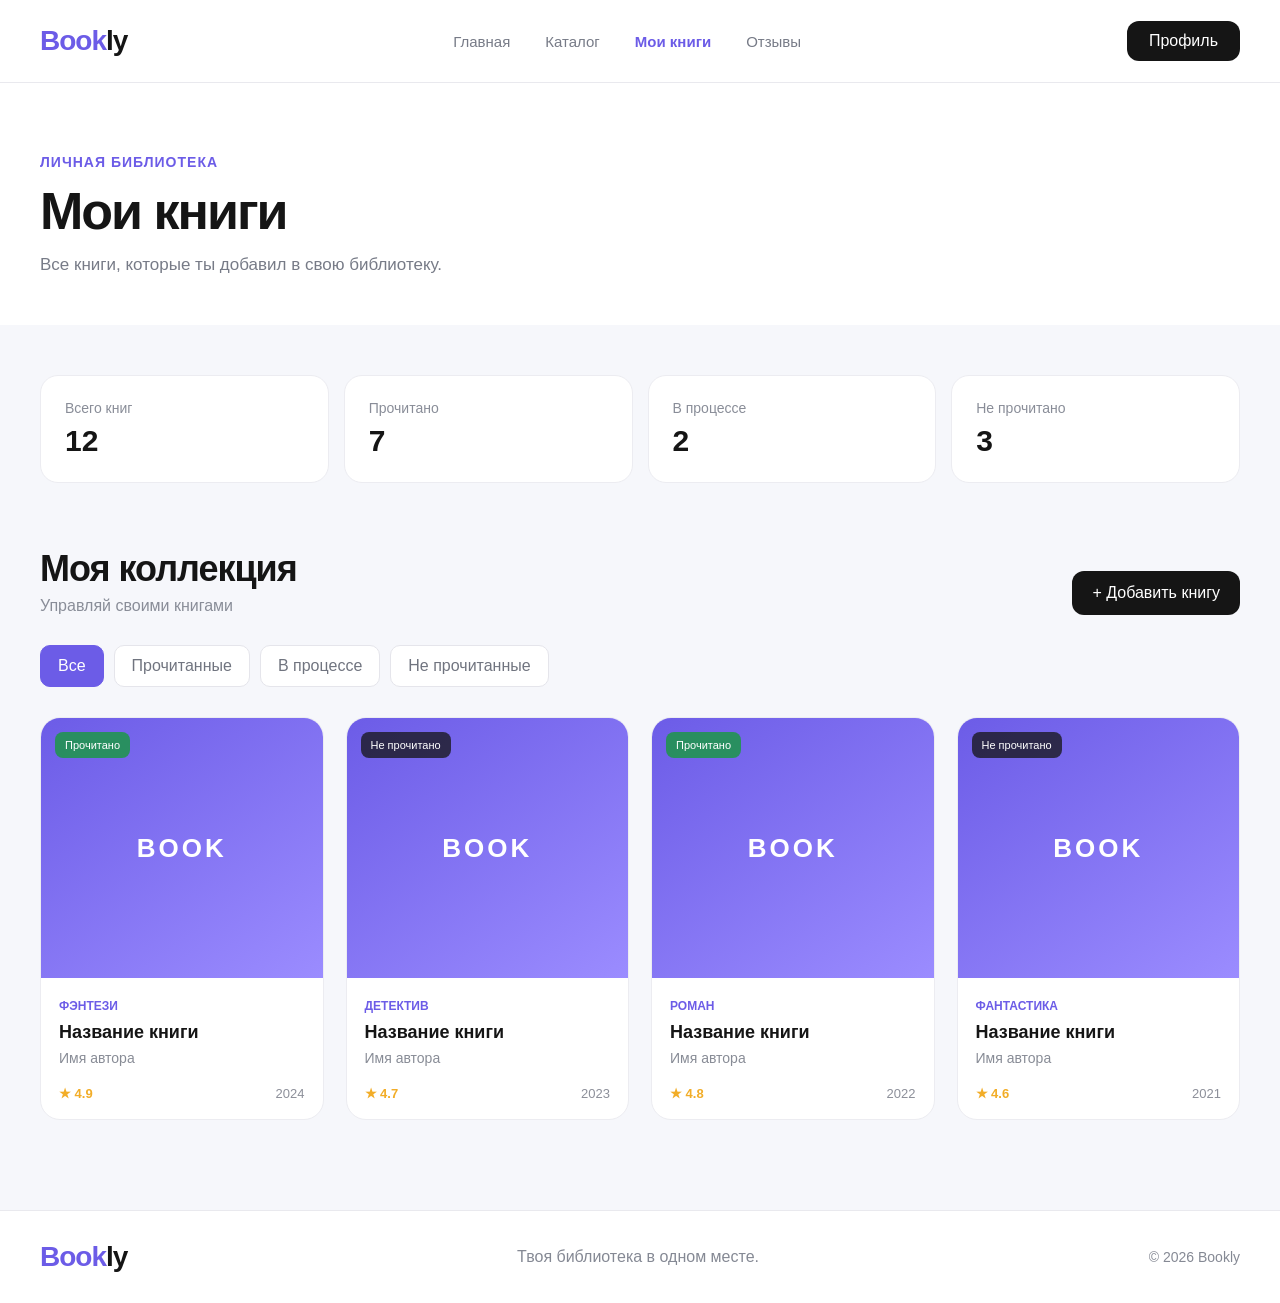
==== Mybooks.html @ c6e22e32 "Create Html pages" ====
<!DOCTYPE html>
<html lang="ru">
<head>
    <meta charset="UTF-8">
    <meta name="viewport" content="width=device-width, initial-scale=1.0">

    <link rel="stylesheet" href="style.css">

    <title>Мои книги — Bookly</title>
</head>
<body>

<header class="header">
    <div class="container header-box">

        <a href="index.html" class="logo">
            <span>Book</span>ly
        </a>

        <nav class="nav">
            <a href="index.html">Главная</a>
            <a href="index.html#catalog">Каталог</a>
            <a href="Mybooks.html" class="active-link">Мои книги</a>
            <a href="reviews.html">Отзывы</a>
        </nav>

        <div class="header-actions">
            <button class="profile-btn">
                Профиль
            </button>
        </div>

    </div>
</header>


<main>

    <section class="my-books-hero">
        <div class="container">

            <span class="section-label">
                Личная библиотека
            </span>

            <h1>
                Мои книги
            </h1>

            <p>
                Все книги, которые ты добавил в свою библиотеку.
            </p>

        </div>
    </section>


    <section class="my-books">
        <div class="container">

            <div class="my-books-stats">

                <div class="my-stat">
                    <span>Всего книг</span>
                    <strong>12</strong>
                </div>

                <div class="my-stat">
                    <span>Прочитано</span>
                    <strong>7</strong>
                </div>

                <div class="my-stat">
                    <span>В процессе</span>
                    <strong>2</strong>
                </div>

                <div class="my-stat">
                    <span>Не прочитано</span>
                    <strong>3</strong>
                </div>

            </div>


            <div class="my-books-top">

                <div>
                    <h2>
                        Моя коллекция
                    </h2>

                    <p>
                        Управляй своими книгами
                    </p>
                </div>

                <a href="index.html" class="add-book">
                    + Добавить книгу
                </a>

            </div>


            <div class="my-books-filters">

                <button class="my-filter active">
                    Все
                </button>

                <button class="my-filter">
                    Прочитанные
                </button>

                <button class="my-filter">
                    В процессе
                </button>

                <button class="my-filter">
                    Не прочитанные
                </button>

            </div>


            <div class="my-books-grid">


                <article class="book-card">

                    <div class="book-cover">

                        <div class="book-status read">
                            Прочитано
                        </div>

                        <span>BOOK</span>

                    </div>

                    <div class="book-content">

                        <span class="book-genre">
                            Фэнтези
                        </span>

                        <h3>
                            Название книги
                        </h3>

                        <p class="book-author">
                            Имя автора
                        </p>

                        <div class="book-bottom">

                            <div class="rating">
                                ★ 4.9
                            </div>

                            <span>
                                2024
                            </span>

                        </div>

                    </div>

                </article>


                <article class="book-card">

                    <div class="book-cover">

                        <div class="book-status">
                            Не прочитано
                        </div>

                        <span>BOOK</span>

                    </div>

                    <div class="book-content">

                        <span class="book-genre">
                            Детектив
                        </span>

                        <h3>
                            Название книги
                        </h3>

                        <p class="book-author">
                            Имя автора
                        </p>

                        <div class="book-bottom">

                            <div class="rating">
                                ★ 4.7
                            </div>

                            <span>
                                2023
                            </span>

                        </div>

                    </div>

                </article>


                <article class="book-card">

                    <div class="book-cover">

                        <div class="book-status read">
                            Прочитано
                        </div>

                        <span>BOOK</span>

                    </div>

                    <div class="book-content">

                        <span class="book-genre">
                            Роман
                        </span>

                        <h3>
                            Название книги
                        </h3>

                        <p class="book-author">
                            Имя автора
                        </p>

                        <div class="book-bottom">

                            <div class="rating">
                                ★ 4.8
                            </div>

                            <span>
                                2022
                            </span>

                        </div>

                    </div>

                </article>


                <article class="book-card">

                    <div class="book-cover">

                        <div class="book-status">
                            Не прочитано
                        </div>

                        <span>BOOK</span>

                    </div>

                    <div class="book-content">

                        <span class="book-genre">
                            Фантастика
                        </span>

                        <h3>
                            Название книги
                        </h3>

                        <p class="book-author">
                            Имя автора
                        </p>

                        <div class="book-bottom">

                            <div class="rating">
                                ★ 4.6
                            </div>

                            <span>
                                2021
                            </span>

                        </div>

                    </div>

                </article>


            </div>

        </div>
    </section>

</main>


<footer class="footer">
    <div class="container footer-box">

        <a href="index.html" class="logo">
            <span>Book</span>ly
        </a>

        <p>
            Твоя библиотека в одном месте.
        </p>

        <span>
            © 2026 Bookly
        </span>

    </div>
</footer>


</body>
</html>
---- style.css ----
* {
    margin: 0;
    padding: 0;
    box-sizing: border-box;
}

body {
    font-family: Arial, sans-serif;
    background: #f6f7fb;
    color: #151515;
}

a {
    text-decoration: none;
    color: inherit;
}

button,
input,
select {
    font: inherit;
}

button {
    cursor: pointer;
    border: none;
}

.container {
    width: min(1200px, calc(100% - 40px));
    margin: 0 auto;
}


/* HEADER */

.header {
    background: #ffffff;
    border-bottom: 1px solid #e9e9ee;
}

.header-box {
    min-height: 82px;

    display: flex;
    align-items: center;
    justify-content: space-between;
    gap: 40px;
}

.logo {
    font-size: 28px;
    font-weight: 800;
    letter-spacing: -1px;
}

.logo span {
    color: #6c5ce7;
}

.nav {
    display: flex;
    align-items: center;
    gap: 35px;
}

.nav a {
    color: #777b87;
    font-size: 15px;
    transition: 0.25s;
}

.nav a:hover {
    color: #6c5ce7;
}

.profile-btn {
    padding: 11px 22px;
    border-radius: 12px;
    background: #151515;
    color: #ffffff;
    transition: 0.25s;
}

.profile-btn:hover {
    transform: translateY(-2px);
    background: #6c5ce7;
}


/* HERO */

.hero {
    padding: 80px 0;
    background: #ffffff;
}

.hero-box {
    display: grid;
    grid-template-columns: 1.2fr 0.8fr;
    align-items: center;
    gap: 70px;
}

.hero-label {
    display: inline-block;
    margin-bottom: 22px;

    padding: 9px 15px;

    background: #f0edff;
    border-radius: 30px;

    color: #6c5ce7;
    font-size: 14px;
    font-weight: 600;
}

.hero h1 {
    max-width: 700px;

    font-size: 64px;
    line-height: 1.05;
    letter-spacing: -3px;
}

.hero h1 span {
    color: #6c5ce7;
}

.hero p {
    max-width: 580px;

    margin-top: 25px;

    color: #777b87;
    font-size: 18px;
    line-height: 1.7;
}


/* SEARCH */

.search-box {
    max-width: 650px;

    display: flex;
    align-items: center;

    margin-top: 35px;
    padding: 6px;

    background: #f5f5f8;
    border: 1px solid #e6e6eb;
    border-radius: 16px;
}

.search-icon {
    padding-left: 16px;
    font-size: 25px;
    color: #8c8f99;
}

.search-box input {
    flex: 1;

    padding: 14px;

    background: transparent;
    border: none;
    outline: none;

    font-size: 15px;
}

.search-box button {
    padding: 14px 25px;

    background: #6c5ce7;
    color: white;

    border-radius: 11px;

    transition: 0.25s;
}

.search-box button:hover {
    background: #5848d0;
    transform: translateY(-1px);
}


/* HERO BOOK */

.hero-image {
    display: flex;
    justify-content: center;
}

.book-card-large {
    width: 290px;
    padding: 14px;

    background: #ffffff;
    border-radius: 24px;

    box-shadow:
        0 25px 70px rgba(34, 30, 65, 0.13);

    transform: rotate(3deg);

    transition: 0.35s;
}

.book-card-large:hover {
    transform: rotate(0deg) translateY(-8px);
}

.book-cover {
    position: relative;

    min-height: 280px;

    display: flex;
    align-items: center;
    justify-content: center;

    background: linear-gradient(
        145deg,
        #6c5ce7,
        #9b8cff
    );

    border-radius: 17px;

    overflow: hidden;
}

.book-cover span {
    color: #ffffff;
    font-size: 26px;
    font-weight: 800;
    letter-spacing: 3px;
}

.book-info {
    padding: 18px 8px 10px;
}

.book-info h3 {
    font-size: 18px;
}

.book-info p {
    margin-top: 6px;
    color: #858894;
}

.book-rating {
    margin-top: 15px;
    color: #f2ad28;
    font-weight: 700;
}


/* CATALOG */

.catalog {
    padding: 90px 0;
}

.section-top {
    display: flex;
    align-items: end;
    justify-content: space-between;
    gap: 30px;
}

.section-label {
    color: #6c5ce7;
    font-size: 14px;
    font-weight: 700;
    text-transform: uppercase;
    letter-spacing: 1px;
}

.section-top h2 {
    margin-top: 8px;
    font-size: 42px;
    letter-spacing: -1px;
}

.add-book {
    padding: 13px 20px;

    background: #151515;
    color: #ffffff;

    border-radius: 12px;

    transition: 0.25s;
}

.add-book:hover {
    background: #6c5ce7;
    transform: translateY(-2px);
}


/* FILTERS */

.filters {
    display: flex;
    align-items: center;
    flex-wrap: wrap;
    gap: 10px;

    margin-top: 35px;
    margin-bottom: 35px;
}

.filter {
    padding: 10px 16px;

    background: #ffffff;
    border: 1px solid #e6e7ec;
    border-radius: 10px;

    color: #6e727c;

    transition: 0.25s;
}

.filter:hover,
.filter.active {
    background: #6c5ce7;
    border-color: #6c5ce7;
    color: #ffffff;
}

.sort {
    margin-left: auto;

    padding: 10px 14px;

    border: 1px solid #e6e7ec;
    border-radius: 10px;

    background: #ffffff;
    outline: none;
    color: #6e727c;
}


/* BOOKS */

.books-grid {
    display: grid;
    grid-template-columns: repeat(4, 1fr);
    gap: 22px;
}

.book-card {
    overflow: hidden;

    background: #ffffff;
    border: 1px solid #ececf1;
    border-radius: 20px;

    transition:
        transform 0.3s ease,
        box-shadow 0.3s ease;
}

.book-card:hover {
    transform: translateY(-8px);

    box-shadow:
        0 18px 45px rgba(30, 26, 60, 0.1);
}

.book-card .book-cover {
    min-height: 260px;
    border-radius: 0;
}

.book-status {
    position: absolute;
    top: 14px;
    left: 14px;

    padding: 7px 10px;

    background: rgba(20, 20, 20, 0.75);
    color: #ffffff;

    border-radius: 8px;

    font-size: 11px;
}

.book-status.read {
    background: rgba(34, 148, 82, 0.9);
}

.book-content {
    padding: 18px;
}

.book-genre {
    color: #6c5ce7;
    font-size: 12px;
    font-weight: 700;
    text-transform: uppercase;
}

.book-content h3 {
    margin-top: 8px;

    font-size: 18px;

    white-space: nowrap;
    overflow: hidden;
    text-overflow: ellipsis;
}

.book-author {
    margin-top: 7px;
    color: #888c96;
    font-size: 14px;
}

.book-bottom {
    display: flex;
    align-items: center;
    justify-content: space-between;

    margin-top: 20px;

    color: #8c8f99;
    font-size: 13px;
}

.rating {
    color: #f2ad28;
    font-weight: 700;
}


/* STATS */

.stats {
    padding: 30px 0 80px;
}

.stats-box {
    display: grid;
    grid-template-columns: repeat(4, 1fr);

    background: #151515;
    border-radius: 22px;
    overflow: hidden;
}

.stat {
    padding: 30px;
    text-align: center;
    border-right: 1px solid rgba(255,255,255,0.1);
}

.stat:last-child {
    border-right: none;
}

.stat strong {
    display: block;

    color: #ffffff;
    font-size: 30px;
}

.stat span {
    display: block;
    margin-top: 6px;

    color: #9b9da6;
    font-size: 14px;
}


/* FOOTER */

.footer {
    padding: 30px 0;

    background: #ffffff;
    border-top: 1px solid #e9e9ee;
}

.footer-box {
    display: flex;
    align-items: center;
    justify-content: space-between;
    gap: 20px;
}

.footer p {
    color: #858994;
}

.footer > .container > span {
    color: #858994;
    font-size: 14px;
}


/* ADAPTIVE */

@media (max-width: 1000px) {

    .nav {
        gap: 18px;
    }

    .hero h1 {
        font-size: 48px;
    }

    .hero-box {
        grid-template-columns: 1fr 0.7fr;
        gap: 40px;
    }

    .books-grid {
        grid-template-columns: repeat(2, 1fr);
    }

    .stats-box {
        grid-template-columns: repeat(2, 1fr);
    }

    .stat:nth-child(2) {
        border-right: none;
    }

    .stat:nth-child(-n+2) {
        border-bottom: 1px solid rgba(255,255,255,0.1);
    }
}


@media (max-width: 700px) {

    .container {
        width: min(100% - 24px, 1200px);
    }

    .header-box {
        min-height: 70px;
    }

    .nav {
        display: none;
    }

    .hero {
        padding: 55px 0;
    }

    .hero-box {
        grid-template-columns: 1fr;
    }

    .hero h1 {
        font-size: 42px;
        letter-spacing: -2px;
    }

    .hero p {
        font-size: 16px;
    }

    .hero-image {
        margin-top: 20px;
    }

    .catalog {
        padding: 60px 0;
    }

    .section-top {
        align-items: start;
        flex-direction: column;
    }

    .section-top h2 {
        font-size: 34px;
    }

    .sort {
        width: 100%;
        margin-left: 0;
    }

    .books-grid {
        grid-template-columns: 1fr;
    }

    .stats-box {
        grid-template-columns: 1fr;
    }

    .stat {
        border-right: none;
        border-bottom: 1px solid rgba(255,255,255,0.1);
    }

    .stat:last-child {
        border-bottom: none;
    }

    .footer-box {
        align-items: start;
        flex-direction: column;
    }
}
.book-image {
    width: 100%;
    height: 260px;

    display: block;

    object-fit: cover;
}

.no-cover {
    width: 100%;
    height: 260px;

    display: flex;
    align-items: center;
    justify-content: center;

    color: white;
    font-size: 24px;
    font-weight: 800;
    letter-spacing: 3px;

    background: linear-gradient(
        145deg,
        #6c5ce7,
        #9b8cff
    );
}

.loading {
    grid-column: 1 / -1;

    padding: 60px;

    text-align: center;

    color: #777b87;
    font-size: 18px;
}

.error {
    grid-column: 1 / -1;

    padding: 60px;

    text-align: center;

    color: #e74c3c;
    font-size: 18px;
}

.pagination {
    display: flex;
    align-items: center;
    justify-content: center;
    gap: 8px;

    margin-top: 45px;
}

.page-button {
    min-width: 42px;
    height: 42px;

    padding: 0 10px;

    display: flex;
    align-items: center;
    justify-content: center;

    background: #ffffff;

    border: 1px solid #e5e5eb;
    border-radius: 10px;

    color: #666b76;
    font-size: 14px;
    white-space: nowrap;

    transition: 0.25s ease;
}

.page-button:hover:not(:disabled) {
    background: #6c5ce7;
    border-color: #6c5ce7;
    color: #ffffff;

    transform: translateY(-2px);
}

.page-button.active {
    background: #6c5ce7;
    border-color: #6c5ce7;
    color: #ffffff;
}

.page-button:disabled {
    opacity: 0.4;
    cursor: not-allowed;
}

.pagination-dots {
    display: flex;
    align-items: center;
    justify-content: center;

    width: 30px;
    height: 42px;

    color: #8c8f99;
}

.my-books-hero {
    padding: 70px 0 50px;
    background: #ffffff;
}

.my-books-hero h1 {
    margin-top: 10px;

    font-size: 52px;
    letter-spacing: -2px;
}

.my-books-hero p {
    margin-top: 14px;

    color: #777b87;
    font-size: 17px;
}


.my-books {
    padding: 50px 0 90px;
}


.my-books-stats {
    display: grid;
    grid-template-columns: repeat(4, 1fr);
    gap: 15px;
}


.my-stat {
    padding: 24px;

    background: #ffffff;
    border: 1px solid #ececf1;
    border-radius: 18px;

    transition: 0.25s;
}

.my-stat:hover {
    transform: translateY(-4px);

    box-shadow: 0 15px 35px rgba(30, 26, 60, 0.08);
}

.my-stat span {
    display: block;

    color: #898d98;
    font-size: 14px;
}

.my-stat strong {
    display: block;

    margin-top: 8px;

    font-size: 30px;
}


.my-books-top {
    display: flex;
    align-items: end;
    justify-content: space-between;

    margin-top: 65px;
}

.my-books-top h2 {
    font-size: 36px;
    letter-spacing: -1px;
}

.my-books-top p {
    margin-top: 7px;

    color: #898d98;
}


.my-books-filters {
    display: flex;
    gap: 10px;
    flex-wrap: wrap;

    margin: 30px 0;
}


.my-filter {
    padding: 11px 17px;

    background: #ffffff;
    border: 1px solid #e5e5eb;

    border-radius: 10px;

    color: #70747f;

    transition: 0.25s;
}

.my-filter:hover {
    border-color: #6c5ce7;
    color: #6c5ce7;
}

.my-filter.active {
    background: #6c5ce7;
    border-color: #6c5ce7;
    color: #ffffff;
}


.my-books-grid {
    display: grid;
    grid-template-columns: repeat(4, 1fr);
    gap: 22px;
}


.active-link {
    color: #6c5ce7 !important;
    font-weight: 600;
}


@media (max-width: 1000px) {

    .my-books-stats {
        grid-template-columns: repeat(2, 1fr);
    }

    .my-books-grid {
        grid-template-columns: repeat(2, 1fr);
    }
}


@media (max-width: 700px) {

    .my-books-hero {
        padding: 50px 0 35px;
    }

    .my-books-hero h1 {
        font-size: 40px;
    }

    .my-books-stats {
        grid-template-columns: 1fr;
    }

    .my-books-top {
        align-items: start;
        flex-direction: column;
        gap: 20px;
    }

    .my-books-top h2 {
        font-size: 30px;
    }

    .my-books-grid {
        grid-template-columns: 1fr;
    }
}

.reviews-hero {
    padding: 70px 0 55px;
    background: #ffffff;
}

.reviews-hero h1 {
    margin-top: 10px;

    font-size: 52px;
    letter-spacing: -2px;
}

.reviews-hero p {
    max-width: 600px;

    margin-top: 14px;

    color: #777b87;
    font-size: 17px;
    line-height: 1.6;
}


.reviews {
    padding: 55px 0 90px;
}

.reviews-layout {
    display: grid;
    grid-template-columns: 1fr 370px;
    gap: 35px;
    align-items: start;
}


.reviews-top {
    display: flex;
    align-items: end;
    justify-content: space-between;
    gap: 20px;

    margin-bottom: 28px;
}

.reviews-top h2 {
    font-size: 32px;
    letter-spacing: -1px;
}

.reviews-top p {
    margin-top: 7px;

    color: #898d98;
}


.reviews-sort {
    padding: 11px 14px;

    background: #ffffff;

    border: 1px solid #e4e5eb;
    border-radius: 10px;

    color: #70747f;

    outline: none;
}


.review-list {
    display: flex;
    flex-direction: column;
    gap: 18px;
}


.review-card {
    padding: 24px;

    background: #ffffff;
    border: 1px solid #e9e9ef;
    border-radius: 20px;

    transition: 0.3s ease;
}

.review-card:hover {
    transform: translateY(-4px);

    box-shadow: 0 18px 40px rgba(30, 26, 60, 0.08);
}


.review-head {
    display: flex;
    align-items: center;
    justify-content: space-between;

    gap: 20px;
}


.review-user {
    display: flex;
    align-items: center;
    gap: 12px;
}

.user-avatar {
    width: 44px;
    height: 44px;

    display: flex;
    align-items: center;
    justify-content: center;

    background: #edeaff;
    color: #6c5ce7;

    border-radius: 50%;

    font-weight: 700;
}

.review-user h3 {
    font-size: 15px;
}

.review-user span {
    display: block;

    margin-top: 4px;

    color: #92959f;
    font-size: 12px;
}


.review-rating {
    color: #f2ad28;
    letter-spacing: 2px;
    font-size: 15px;
}


.review-book {
    display: flex;
    align-items: center;
    gap: 14px;

    margin-top: 22px;
    padding: 14px;

    background: #f7f7fa;
    border-radius: 14px;
}


.mini-cover {
    width: 48px;
    height: 64px;

    display: flex;
    align-items: center;
    justify-content: center;

    flex-shrink: 0;

    border-radius: 8px;

    background: linear-gradient(
        145deg,
        #6c5ce7,
        #9b8cff
    );

    color: #ffffff;
    font-size: 9px;
    font-weight: 800;
    letter-spacing: 1px;
}


.review-book h4 {
    font-size: 15px;
    line-height: 1.4;
}

.review-book p {
    margin-top: 5px;

    color: #898d98;
    font-size: 13px;
}


.review-text {
    margin-top: 20px;

    color: #5f636e;
    font-size: 15px;
    line-height: 1.7;
}


/* FORM */

.review-form-box {
    position: sticky;
    top: 25px;

    padding: 25px;

    background: #ffffff;
    border: 1px solid #e9e9ef;
    border-radius: 20px;
}


.review-form-header {
    display: flex;
    align-items: center;
    gap: 13px;
}

.form-icon {
    width: 43px;
    height: 43px;

    display: flex;
    align-items: center;
    justify-content: center;

    background: #edeaff;
    border-radius: 12px;

    color: #6c5ce7;
    font-size: 20px;
}


.review-form-header h2 {
    font-size: 20px;
}

.review-form-header p {
    margin-top: 4px;

    color: #898d98;
    font-size: 13px;
}


.review-form {
    display: flex;
    flex-direction: column;

    margin-top: 25px;
}


.review-form label {
    margin-bottom: 8px;

    font-size: 13px;
    font-weight: 600;
}


.review-form select,
.review-form textarea {
    width: 100%;

    border: 1px solid #e2e3e8;
    border-radius: 11px;

    background: #fafafd;

    outline: none;

    transition: 0.25s;
}


.review-form select {
    padding: 12px;
    margin-bottom: 20px;
}


.review-form textarea {
    min-height: 125px;

    padding: 13px;

    resize: vertical;
    font-size: 14px;
}


.review-form select:focus,
.review-form textarea:focus {
    border-color: #6c5ce7;
    background: #ffffff;
}


.stars {
    display: flex;
    gap: 5px;

    margin-bottom: 22px;
}

.stars button {
    padding: 0;

    background: transparent;

    border: none;

    color: #d2d3d8;
    font-size: 27px;

    transition: 0.2s;
}

.stars button:hover {
    color: #f2ad28;
    transform: scale(1.1);
}


.submit-review {
    margin-top: 18px;

    padding: 13px;

    background: #6c5ce7;
    color: #ffffff;

    border-radius: 11px;

    transition: 0.25s;
}

.submit-review:hover {
    background: #5848d0;
    transform: translateY(-2px);
}


@media (max-width: 900px) {

    .reviews-layout {
        grid-template-columns: 1fr;
    }

    .review-form-box {
        position: static;
    }
}


@media (max-width: 700px) {

    .reviews-hero {
        padding: 50px 0 35px;
    }

    .reviews-hero h1 {
        font-size: 40px;
    }

    .reviews-top {
        align-items: start;
        flex-direction: column;
    }

    .reviews-sort {
        width: 100%;
    }

    .review-card {
        padding: 18px;
    }
}
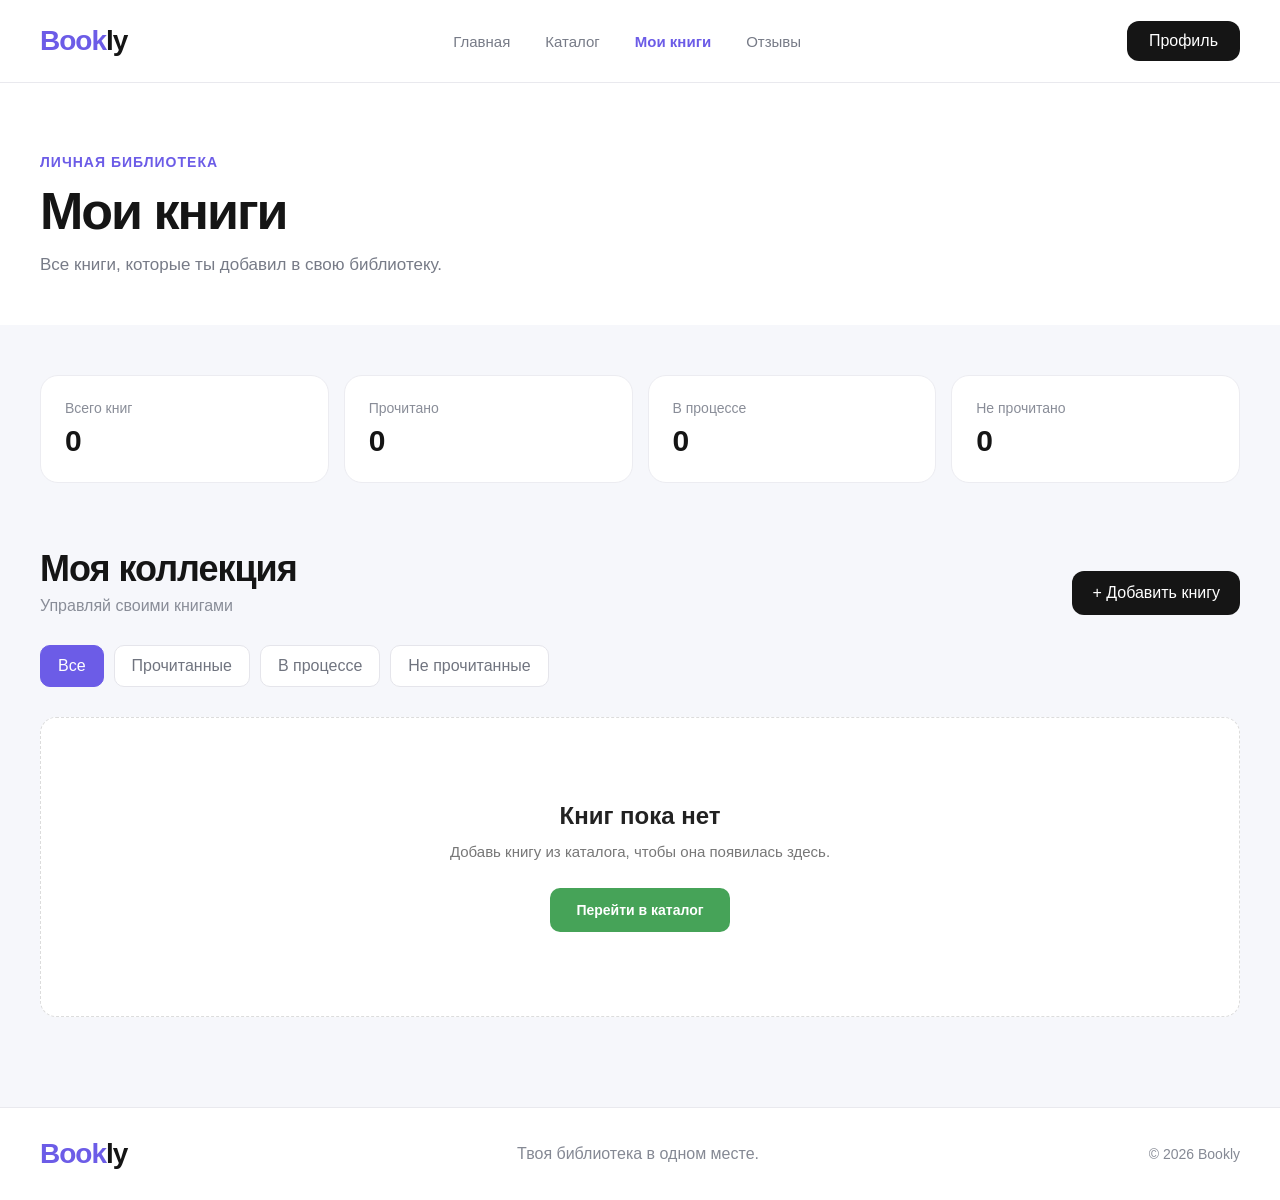
==== commit 7787d325: "Final Version" ====
--- a/Mybooks.html
+++ b/Mybooks.html
@@ -324,6 +324,6 @@
     </div>
 </footer>
 
-
+<script src="Books.js"></script>
 </body>
 </html>
--- a/style.css
+++ b/style.css
@@ -1068,27 +1068,24 @@
 
 
 .mini-cover {
-    width: 48px;
-    height: 64px;
-
-    display: flex;
-    align-items: center;
-    justify-content: center;
-
-    flex-shrink: 0;
-
-    border-radius: 8px;
-
-    background: linear-gradient(
-        145deg,
-        #6c5ce7,
-        #9b8cff
-    );
-
-    color: #ffffff;
-    font-size: 9px;
-    font-weight: 800;
-    letter-spacing: 1px;
+width: 40px;
+height: 55px;
+display: flex;
+align-items: center;
+justify-content: center;
+flex-shrink: 0;
+overflow: hidden;
+border-radius: 5px;
+background: #e8eee9;
+color: #46a358;
+font-size: 8px;
+font-weight: 700;
+}
+.mini-cover img {
+width: 100%;
+height: 100%;
+display: block;
+object-fit: cover;
 }
 
 
@@ -1295,4 +1292,487 @@
     .review-card {
         padding: 18px;
     }
-}+}
+
+
+
+.book-card {
+    cursor: pointer;
+}
+
+.book-modal {
+    position: fixed;
+    inset: 0;
+    z-index: 9999;
+    display: flex;
+    align-items: center;
+    justify-content: center;
+    padding: 30px;
+    animation: modalShow 0.25s ease;
+}
+
+.book-modal-overlay {
+    position: absolute;
+    inset: 0;
+    background: rgba(15, 23, 42, 0.65);
+    backdrop-filter: blur(6px);
+}
+
+.book-modal-content {
+    position: relative;
+    z-index: 2;
+    width: min(850px, 100%);
+    background: white;
+    border-radius: 24px;
+    padding: 35px;
+    box-shadow: 0 25px 80px rgba(0, 0, 0, 0.25);
+    animation: modalContentShow 0.3s ease;
+}
+
+.book-modal-close {
+    position: absolute;
+    top: 18px;
+    right: 20px;
+    width: 42px;
+    height: 42px;
+    border: none;
+    border-radius: 50%;
+    background: #f1f5f9;
+    font-size: 28px;
+    cursor: pointer;
+    transition: 0.2s;
+}
+
+.book-modal-close:hover {
+    background: #e2e8f0;
+    transform: rotate(90deg);
+}
+
+.modal-book {
+    display: grid;
+    grid-template-columns: 280px 1fr;
+    gap: 40px;
+    align-items: center;
+}
+
+.modal-cover {
+    width: 280px;
+    height: 390px;
+    border-radius: 14px;
+    overflow: hidden;
+    background: #f1f5f9;
+    display: flex;
+    align-items: center;
+    justify-content: center;
+}
+
+.modal-cover img {
+    width: 100%;
+    height: 100%;
+    object-fit: cover;
+}
+
+.modal-info h2 {
+    font-size: 32px;
+    line-height: 1.15;
+    margin: 12px 0;
+    color: #0f172a;
+}
+
+.modal-genre {
+    color: #16a34a;
+    font-size: 14px;
+    font-weight: 600;
+}
+
+.modal-author {
+    font-size: 18px;
+    color: #64748b;
+    margin-bottom: 30px;
+}
+
+.modal-details {
+    display: grid;
+    grid-template-columns: repeat(3, 1fr);
+    gap: 15px;
+    margin-bottom: 30px;
+}
+
+.modal-details div {
+    padding: 16px;
+    background: #f8fafc;
+    border-radius: 12px;
+}
+
+.modal-details span {
+    display: block;
+    font-size: 13px;
+    color: #64748b;
+    margin-bottom: 6px;
+}
+
+.modal-details strong {
+    font-size: 16px;
+    color: #0f172a;
+}
+
+.add-book-btn {
+    width: 100%;
+    min-height: 52px;
+    border: none;
+    border-radius: 12px;
+    background: #16a34a;
+    color: white;
+    font-size: 16px;
+    font-weight: 600;
+    cursor: pointer;
+    transition: 0.25s;
+}
+
+.add-book-btn:hover {
+    background: #15803d;
+    transform: translateY(-2px);
+}
+
+.add-book-btn.added {
+    background: #334155;
+}
+
+@keyframes modalShow {
+    from {
+        opacity: 0;
+    }
+
+    to {
+        opacity: 1;
+    }
+}
+
+@keyframes modalContentShow {
+    from {
+        opacity: 0;
+        transform: translateY(25px) scale(0.97);
+    }
+
+    to {
+        opacity: 1;
+        transform: translateY(0) scale(1);
+    }
+}
+
+@media (max-width: 700px) {
+
+    .book-modal {
+        padding: 15px;
+    }
+
+    .book-modal-content {
+        padding: 25px;
+        max-height: 90vh;
+        overflow-y: auto;
+    }
+
+    .modal-book {
+        grid-template-columns: 1fr;
+        gap: 25px;
+    }
+
+    .modal-cover {
+        width: 180px;
+        height: 260px;
+        margin: 0 auto;
+    }
+
+    .modal-info h2 {
+        font-size: 25px;
+    }
+
+    .modal-details {
+        grid-template-columns: 1fr;
+    }
+}
+
+
+.book-bottom {
+display: flex;
+align-items: center;
+justify-content: space-between;
+margin-top: 18px;
+padding-top: 14px;
+border-top: 1px solid #eeeeee;
+font-size: 14px;
+color: #777777;
+}
+
+.book-bottom .rating {
+color: #f5a623;
+font-weight: 600;
+font-size: 15px;
+}
+
+.book-actions {
+display: flex;
+align-items: center;
+gap: 10px;
+margin-top: 16px;
+}
+
+.status-select {
+flex: 1;
+height: 38px;
+padding: 0 10px;
+border: 1px solid #dddddd;
+border-radius: 8px;
+background: #ffffff;
+color: #333333;
+font-size: 13px;
+cursor: pointer;
+outline: none;
+transition: 0.25s ease;
+}
+
+.status-select:hover {
+border-color: #46a358;
+}
+
+.status-select:focus {
+border-color: #46a358;
+box-shadow: 0 0 0 3px rgba(70, 163, 88, 0.12);
+}
+
+.delete-book {
+height: 38px;
+padding: 0 14px;
+border: none;
+border-radius: 8px;
+background: #f5f5f5;
+color: #e53935;
+font-size: 13px;
+font-weight: 600;
+cursor: pointer;
+transition: 0.25s ease;
+}
+
+.delete-book:hover {
+background: #ffe8e8;
+transform: translateY(-2px);
+}
+
+.delete-book:active {
+transform: translateY(0);
+}
+
+
+.empty-books {
+grid-column: 1 / -1;
+min-height: 300px;
+display: flex;
+flex-direction: column;
+align-items: center;
+justify-content: center;
+padding: 50px 20px;
+text-align: center;
+background: #ffffff;
+border: 1px dashed #dcdcdc;
+border-radius: 16px;
+animation: emptyBooksShow 0.5s ease;
+}
+
+.empty-books h3 {
+margin: 0 0 10px;
+font-size: 24px;
+color: #222222;
+}
+
+.empty-books p {
+margin: 0 0 24px;
+max-width: 420px;
+color: #777777;
+font-size: 15px;
+line-height: 1.6;
+}
+
+.empty-books a {
+display: inline-flex;
+align-items: center;
+justify-content: center;
+min-width: 180px;
+height: 44px;
+padding: 0 22px;
+border-radius: 10px;
+background: #46a358;
+color: #ffffff;
+text-decoration: none;
+font-size: 14px;
+font-weight: 600;
+transition: 0.25s ease;
+}
+
+.empty-books a:hover {
+transform: translateY(-3px);
+box-shadow: 0 8px 20px rgba(70, 163, 88, 0.2);
+}
+
+.empty-books a:active {
+transform: translateY(0);
+}
+
+@keyframes emptyBooksShow {
+from {
+opacity: 0;
+transform: translateY(15px);
+}
+
+
+to {
+    opacity: 1;
+    transform: translateY(0);
+}
+
+
+}
+.reviews-hero {
+padding: 90px 0 80px;
+background: linear-gradient(135deg, #f3fbf4 0%, #ffffff 55%, #f5f9ff 100%);
+}
+
+.reviews-hero .container {
+text-align: center;
+}
+
+.reviews-hero .section-label {
+display: inline-flex;
+align-items: center;
+padding: 7px 14px;
+margin-bottom: 18px;
+border-radius: 30px;
+background: #e7f6ea;
+color: #46a358;
+font-size: 13px;
+font-weight: 600;
+}
+
+.reviews-hero h1 {
+margin: 0 0 16px;
+color: #222222;
+font-size: 52px;
+line-height: 1.1;
+letter-spacing: -1.5px;
+}
+
+.reviews-hero p {
+max-width: 620px;
+margin: 0 auto;
+color: #777777;
+font-size: 17px;
+line-height: 1.7;
+}
+
+.reviews {
+padding: 70px 0 100px;
+background: #fafafa;
+}
+
+.reviews-layout {
+display: grid;
+grid-template-columns: minmax(0, 1fr) 390px;
+gap: 35px;
+align-items: start;
+}
+
+.reviews-content {
+min-width: 0;
+}
+
+.reviews-top {
+display: flex;
+align-items: center;
+justify-content: space-between;
+gap: 20px;
+margin-bottom: 25px;
+}
+
+.reviews-top h2 {
+margin: 0 0 7px;
+color: #222222;
+font-size: 27px;
+}
+
+.reviews-top p {
+margin: 0;
+color: #888888;
+font-size: 14px;
+}
+
+.reviews-sort {
+min-width: 165px;
+height: 42px;
+padding: 0 14px;
+border: 1px solid #dddddd;
+border-radius: 10px;
+outline: none;
+background: #ffffff;
+color: #444444;
+font-size: 14px;
+cursor: pointer;
+transition: 0.25s ease;
+}
+
+.reviews-sort:hover,
+.reviews-sort:focus {
+border-color: #46a358;
+box-shadow: 0 0 0 3px rgba(70, 163, 88, 0.08);
+}
+
+.review-list {
+display: flex;
+flex-direction: column;
+gap: 18px;
+}
+
+.review-card {
+padding: 25px;
+border: 1px solid #eeeeee;
+border-radius: 16px;
+background: #ffffff;
+box-shadow: 0 8px 25px rgba(0, 0, 0, 0.04);
+transition: 0.3s ease;
+animation: reviewShow 0.45s ease both;
+}
+
+.review-card:hover {
+transform: translateY(-4px);
+box-shadow: 0 14px 35px rgba(0, 0, 0, 0.07);
+}
+
+.review-head {
+display: flex;
+align-items: center;
+justify-content: space-between;
+gap: 20px;
+margin-bottom: 22px;
+}
+
+.review-user {
+display: flex;
+align-items: center;
+gap: 12px;
+}
+
+.user-avatar {
+width: 44px;
+height: 44px;
+display: flex;
+align-items: center;
+justify-content: center;
+flex-shrink: 0;
+border-radius: 50%;
+background: #46a358;
+color: #ffffff;
+font-size: 17px;
+font-weight: 700;
+}
+
+.review-user h3 {
+margin:
+    
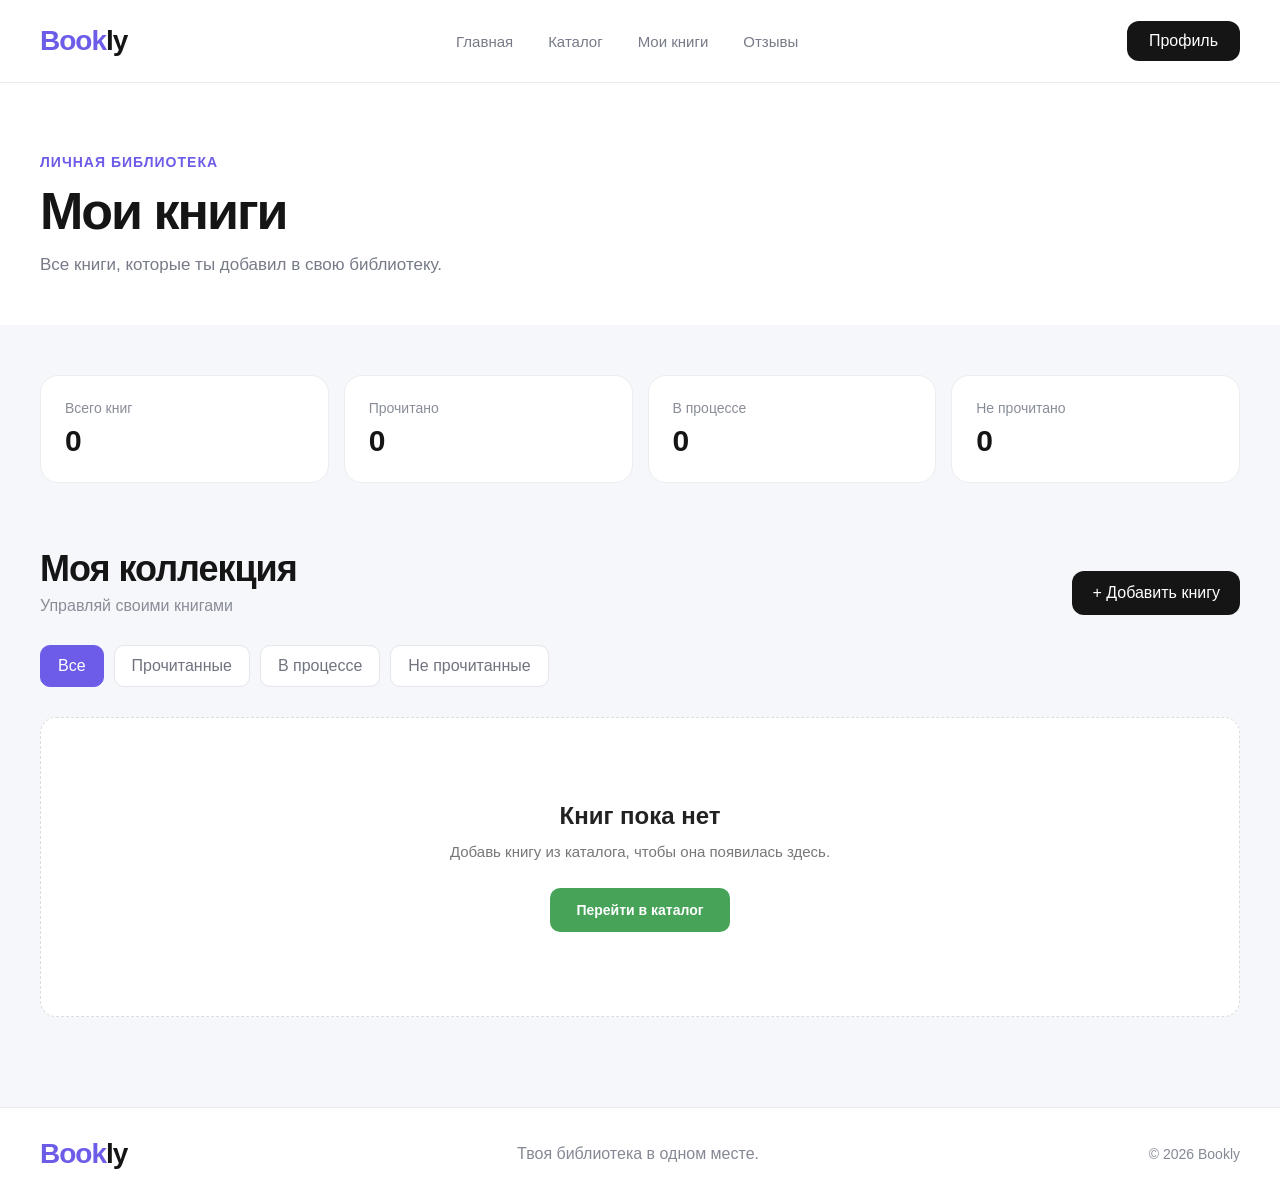
==== commit 48e63713: "Final Version" ====
--- a/Mybooks.html
+++ b/Mybooks.html
@@ -10,28 +10,38 @@
 </head>
 <body>
 
-<header class="header">
+ <header class="header">
     <div class="container header-box">
 
-        <a href="index.html" class="logo">
-            <span>Book</span>ly
-        </a>
-
-        <nav class="nav">
-            <a href="index.html">Главная</a>
-            <a href="index.html#catalog">Каталог</a>
-            <a href="Mybooks.html" class="active-link">Мои книги</a>
-            <a href="reviews.html">Отзывы</a>
-        </nav>
-
-        <div class="header-actions">
-            <button class="profile-btn">
-                Профиль
-            </button>
-        </div>
-
+
+    <a href="index.html" class="logo">
+        <span>Book</span>ly
+    </a>
+
+    <nav class="nav" id="navMenu">
+        <a href="index.html">Главная</a>
+        <a href="index.html#catalog">Каталог</a>
+        <a href="Mybooks.html">Мои книги</a>
+        <a href="reviews.html">Отзывы</a>
+    </nav>
+
+    <div class="header-actions">
+        <button class="profile-btn">
+            Профиль
+        </button>
+
+        <button class="burger" id="burger" aria-label="Открыть меню" aria-expanded="false">
+            <span></span>
+            <span></span>
+            <span></span>
+        </button>
     </div>
-</header>
+
+</div>
+
+
+</header> 
+
 
 
 <main>
@@ -325,5 +335,6 @@
 </footer>
 
 <script src="Books.js"></script>
+<script src="Burger.js"></script>
 </body>
 </html>
--- a/style.css
+++ b/style.css
@@ -1773,6 +1773,218 @@
 font-weight: 700;
 }
 
-.review-user h3 {
-margin:
-    
+.burger {
+display: none;
+width: 44px;
+height: 44px;
+padding: 10px;
+flex-direction: column;
+justify-content: center;
+align-items: center;
+gap: 5px;
+border: 1px solid #e5e7eb;
+border-radius: 10px;
+background: #ffffff;
+cursor: pointer;
+z-index: 1001;
+}
+
+.burger span {
+display: block;
+width: 21px;
+height: 2px;
+border-radius: 2px;
+background: #222222;
+transition: transform 0.3s ease, opacity 0.3s ease;
+}
+
+.burger.active span:nth-child(1) {
+transform: translateY(7px) rotate(45deg);
+}
+
+.burger.active span:nth-child(2) {
+opacity: 0;
+}
+
+.burger.active span:nth-child(3) {
+transform: translateY(-7px) rotate(-45deg);
+}
+
+@media (max-width: 768px) {
+.header {
+position: relative;
+z-index: 1000;
+}
+
+
+.header-box {
+    position: relative;
+    justify-content: space-between;
+}
+
+.burger {
+    display: flex;
+}
+
+.header-actions {
+    display: flex;
+    align-items: center;
+    gap: 12px;
+}
+
+.nav {
+    position: absolute;
+    top: calc(100% + 12px);
+    left: 0;
+    right: 0;
+    display: flex;
+    flex-direction: column;
+    align-items: stretch;
+    gap: 5px;
+    padding: 12px;
+    background: #ffffff;
+    border: 1px solid #eeeeee;
+    border-radius: 14px;
+    box-shadow: 0 15px 35px rgba(0, 0, 0, 0.1);
+    opacity: 0;
+    visibility: hidden;
+    pointer-events: none;
+    transform: translateY(-10px);
+    transition: opacity 0.25s ease, transform 0.25s ease, visibility 0.25s ease;
+    z-index: 1000;
+}
+
+.nav.active {
+    opacity: 1;
+    visibility: visible;
+    pointer-events: auto;
+    transform: translateY(0);
+}
+
+.nav a {
+    display: block;
+    padding: 13px 15px;
+    border-radius: 8px;
+}
+
+.nav a:hover,
+.nav a.active-link {
+    background: #eef8f0;
+    color: #46a358;
+}
+
+
+}
+
+@media (max-width: 480px) {
+.header-actions .profile-btn {
+padding: 10px 13px;
+font-size: 13px;
+}
+
+
+.burger {
+    width: 40px;
+    height: 40px;
+}
+
+
+}
+
+
+.review-open-btn {
+    display: block;
+    margin: 0 0 25px auto;
+    padding: 13px 22px;
+    border: none;
+    border-radius: 12px;
+    background: #46a358;
+    color: #fff;
+    font-size: 15px;
+    font-weight: 600;
+    cursor: pointer;
+    transition: background 0.3s ease, transform 0.3s ease;
+}
+
+.review-open-btn:hover {
+    background: #358b46;
+    transform: translateY(-2px);
+}
+
+.review-form-box {
+    display: none;
+    width: 100%;
+    max-width: 650px;
+    margin: 0 auto 30px;
+    padding: 25px;
+    background: #fff;
+    border: 1px solid #e8eee9;
+    border-radius: 18px;
+    box-shadow: 0 12px 35px rgba(0, 0, 0, 0.06);
+}
+
+.review-form-box.show {
+    display: block;
+    animation: reviewFormOpen 0.35s ease forwards;
+}
+
+.review-form-header {
+    display: flex;
+    align-items: center;
+    justify-content: space-between;
+    gap: 15px;
+    margin-bottom: 20px;
+}
+
+.review-form-header h2 {
+    margin: 0;
+    font-size: 23px;
+    color: #222;
+}
+
+.review-close-btn {
+    display: flex;
+    align-items: center;
+    justify-content: center;
+    width: 38px;
+    height: 38px;
+    flex-shrink: 0;
+    border: none;
+    border-radius: 10px;
+    background: #f3f5f3;
+    color: #555;
+    font-size: 18px;
+    cursor: pointer;
+    transition: background 0.25s ease, color 0.25s ease;
+}
+
+.review-close-btn:hover {
+    background: #ffe8e8;
+    color: #e54848;
+}
+
+@keyframes reviewFormOpen {
+    from {
+        opacity: 0;
+        transform: translateY(-12px);
+    }
+
+    to {
+        opacity: 1;
+        transform: translateY(0);
+    }
+}
+
+@media (max-width: 600px) {
+    .review-form-box {
+        padding: 18px;
+    }
+
+    .review-open-btn {
+        width: 100%;
+    }
+
+    .review-form-header h2 {
+        font-size: 20px;
+    }
+}
